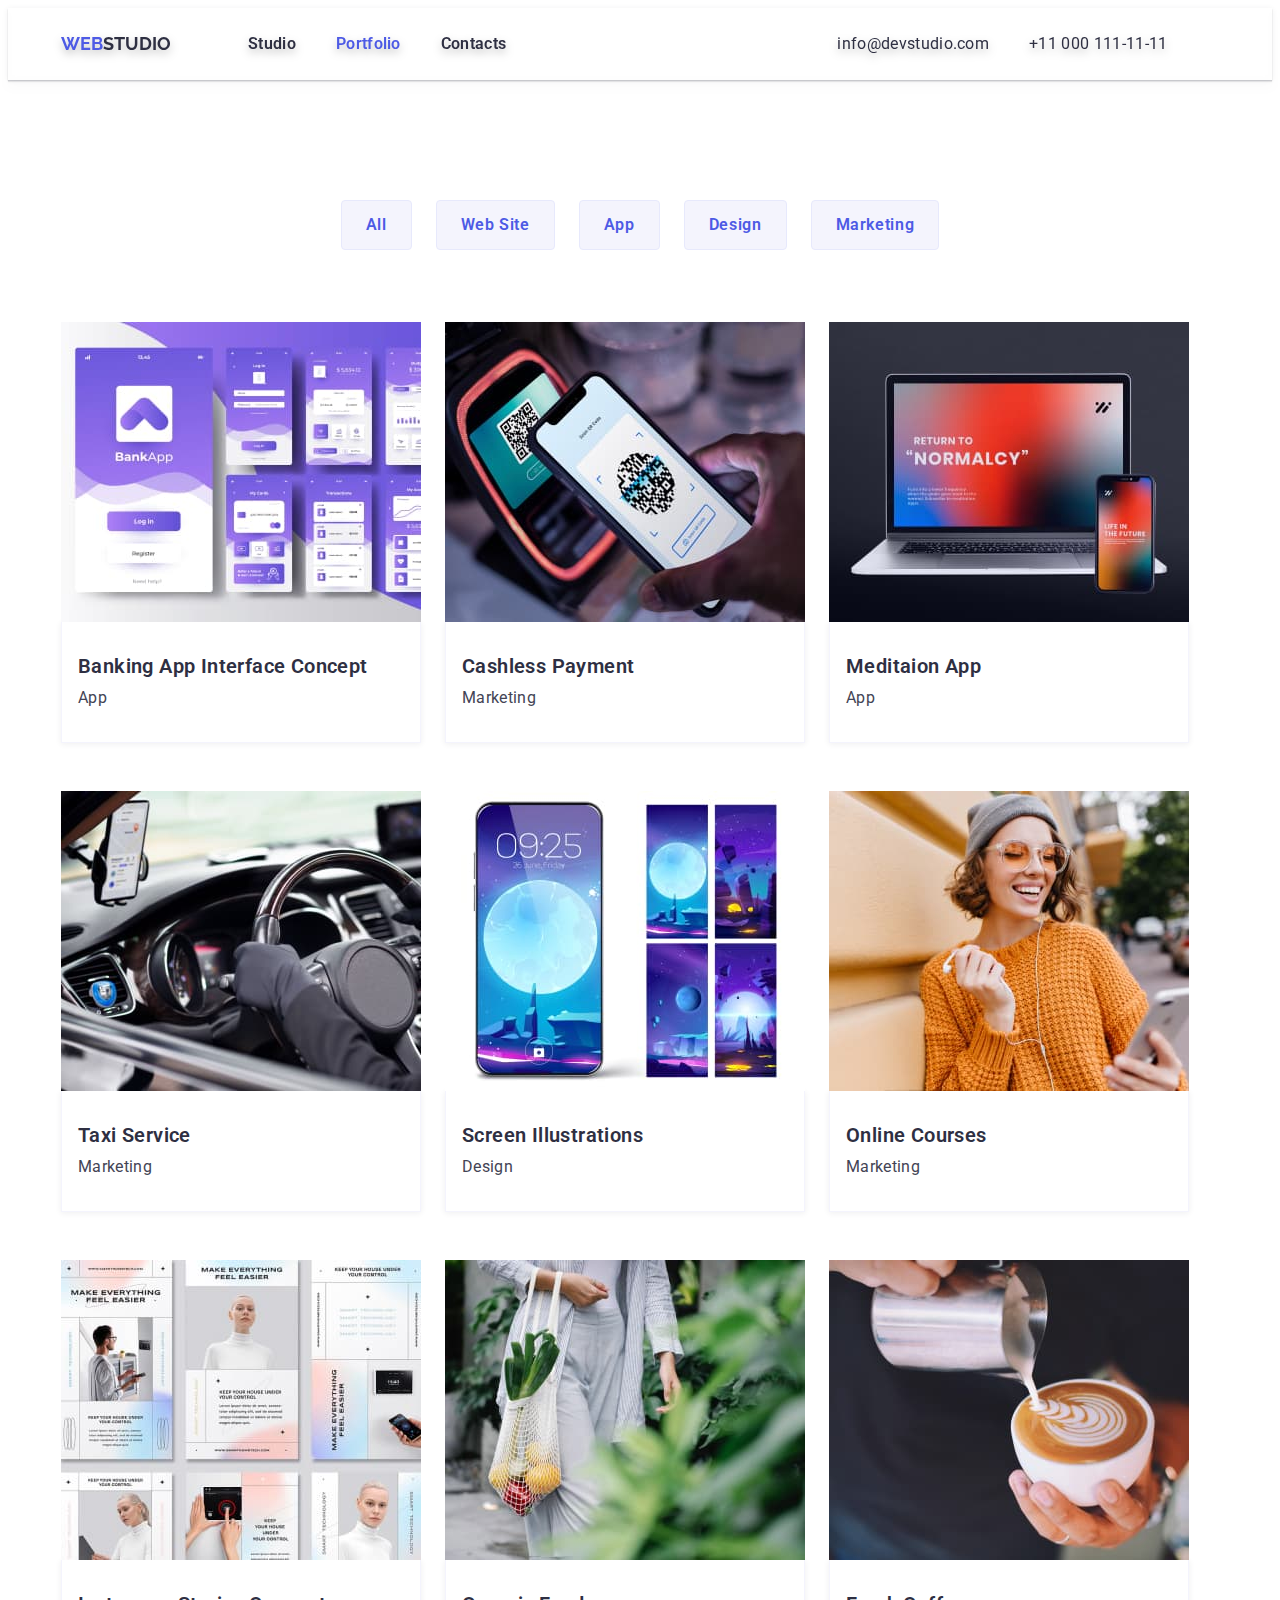
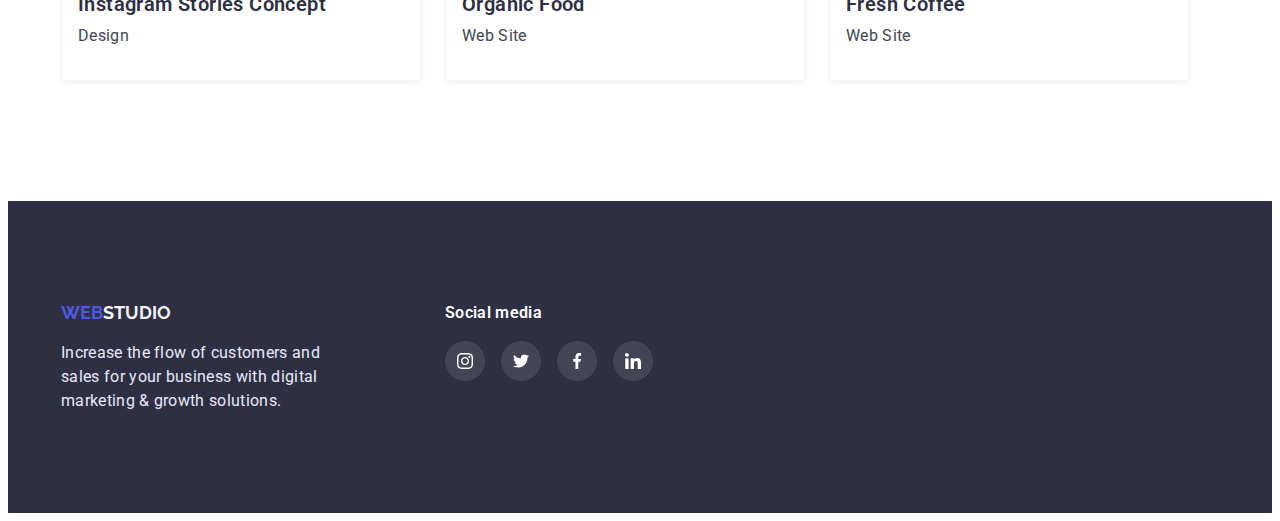
==== portfolio.html @ 0bdde70a "Create hw5" ====
<!DOCTYPE html>
<html lang="en">
  <head>
    <meta charset="UTF-8" />
    <meta http-equiv="X-UA-Compatible" content="IE=edge" />
    <meta name="viewport" content="width=device-width, initial-scale=1.0" />
    <link
      rel="stylesheet"
      href="https://cdnjs.cloudflare.com/ajax/libs/modern-normalize/1.1.0/modern-normalize.min.css"
      integrity="sha512-wpPYUAdjBVSE4KJnH1VR1HeZfpl1ub8YT/NKx4PuQ5NmX2tKuGu6U/JRp5y+Y8XG2tV+wKQpNHVUX03MfMFn9Q=="
      crossorigin="anonymous"
      referrerpolicy="no-referrer"
    />
    <title>Document</title>
    <link
      href="https://fonts.googleapis.com/css2?family=Raleway:wght@700&family=Roboto:wght@400;500;700;900&display=swap"
      rel="stylesheet"
    />
    <link rel="stylesheet" href="./css/reset.css" />
    <link rel="stylesheet" href="./css/styles.css" />
  </head>
  <body>
    <header class="header header-portfolio">
      <div class="container header-container">
        <nav class="header-nav">
          <!-- LOGO -->
          <a class="logo" href="./index.html"><span>web</span>studio</a>
          <!-- NAVIGATION-->
          <ul class="site-nav">
            <li class="site-nav-link">
              <a href="./index.html" class="link">Studio</a>
            </li>
            <li class="site-nav-link">
              <a href="./portfolio.html" class="link current">Portfolio</a>
            </li>
            <li class="site-nav-link"><a href="" class="link">Contacts</a></li>
          </ul>
        </nav>
        <ul class="auth-nav">
          <li class="auth-nav-link">
            <a class="auth-nav-link-item" href="mailto:info@devstudio.com"
              >info@devstudio.com</a
            >
          </li>
          <li class="auth-nav-link">
            <a class="auth-nav-link-item" href="tel:+110001111111"
              >+11 000 111-11-11</a
            >
          </li>
        </ul>
      </div>
    </header>
    <main>
      <!-- EXAMPLES -->

      <!-- Filters -->
      <section class="section portfolio">
        <div class="container container-filter">
          <h1 class="visually-hidden">Examples of our work</h1>
          <ul class="filter-list">
            <li class="filter-item"><button type="button">All</button></li>
            <li class="filter-item"><button type="button">Web Site</button></li>
            <li class="filter-item"><button type="button">App</button></li>
            <li class="filter-item"><button type="button">Design</button></li>
            <li class="filter-item">
              <button type="button">Marketing</button>
            </li>
          </ul>

          <!-- Examples -->

          <ul class="works-list">
            <li class="works-item">
              <a class="works-link" href="">
                <div class="wrapper-img-overlay">
                  <img
                    src="./images/portfolio1.jpg"
                    alt="Banking App"
                    width="360"
                    height="300"
                  />
                  <p class="works-overlay">
                    Lorem ipsum dolor sit amet consectetur adipisicing elit.
                    Atque quo sapiente commodi veritatis ipsa vel possimus sit
                    tempora adipisci aliquid.
                  </p>
                </div>

                <div class="text-wrap">
                  <h2>Banking App Interface Concept</h2>
                  <p class="application-name">App</p>
                </div>
              </a>
            </li>
            <li class="works-item">
              <a class="works-link" href="">
                <img
                  src="./images/portfolio2.jpg"
                  alt="Cashless Payment"
                  width="360"
                  height="300"
                />
                <div class="text-wrap">
                  <h2>Cashless Payment</h2>
                  <p class="application-name">Marketing</p>
                </div>
              </a>
            </li>
            <li class="works-item">
              <a class="works-link" href="">
                <img
                  src="./images/portfolio3.jpg"
                  alt="Computer and Phone"
                  width="360"
                  height="300"
                />
                <div class="text-wrap">
                  <h2>Meditaion App</h2>
                  <p class="application-name">App</p>
                </div>
              </a>
            </li>
            <li class="works-item">
              <a class="works-link" href="">
                <img
                  src="./images/portfolio4.jpg"
                  alt="Driver at the wheel"
                  width="360"
                  height="300"
                />
                <div class="text-wrap">
                  <h2>Taxi Service</h2>
                  <p class="application-name">Marketing</p>
                </div>
              </a>
            </li>
            <li class="works-item">
              <a class="works-link" href="">
                <img
                  src="./images/portfolio5.jpg"
                  alt="Phone screen photo"
                  width="360"
                  height="300"
                />
                <div class="text-wrap">
                  <h2>Screen Illustrations</h2>
                  <p class="application-name">Design</p>
                </div>
              </a>
            </li>
            <li class="works-item">
              <a class="works-link" href="">
                <img
                  src="./images/portfolio6.jpg"
                  alt="Smiling girl"
                  width="360"
                  height="300"
                />
                <div class="text-wrap">
                  <h2>Online Courses</h2>
                  <p class="application-name">Marketing</p>
                </div>
              </a>
            </li>
            <li class="works-item">
              <a class="works-link" href="">
                <img
                  src="./images/portfolio7.jpg"
                  alt="Instagram Stories "
                  width="360"
                  height="300"
                />
                <div class="text-wrap">
                  <h2>Instagram Stories Concept</h2>
                  <p class="application-name">Design</p>
                </div>
              </a>
            </li>
            <li class="works-item">
              <a class="works-link" href="">
                <img
                  src="./images/portfolio8.jpg"
                  alt="Organic Food"
                  width="360"
                  height="300"
                />
                <div class="text-wrap">
                  <h2>Organic Food</h2>
                  <p class="application-name">Web Site</p>
                </div>
              </a>
            </li>
            <li class="works-item">
              <a class="works-link" href="">
                <img
                  src="./images/portfolio9.jpg"
                  alt="Cup of coffee"
                  width="360"
                  height="300"
                />
                <div class="text-wrap">
                  <h2>Fresh Coffee</h2>
                  <p class="application-name">Web Site</p>
                </div>
              </a>
            </li>
          </ul>
        </div>
      </section>
    </main>
    <footer class="footer">
      <div class="container container-footer">
        <div class="footer-tagline">
          <a class="footer-logo" href="./index.html"><span>web</span>studio</a>
          <p class="tagline">
            Increase the flow of customers and sales for your business with
            digital marketing & growth solutions.
          </p>
        </div>

        <div class="footer-social-media">
          <h3 class="social-title">Social media</h3>
          <ul class="footer-social-media-list">
            <li class="footer-social-media-item">
              <a class="footer-social-media-link" href="">
                <svg class="footer-social-media-icon">
                  <use href="./images/icons.svg#icon-instagram"></use>
                </svg>
              </a>
            </li>
            <li class="footer-social-media-item">
              <a class="footer-social-media-link" href="">
                <svg class="footer-social-media-icon">
                  <use href="./images/icons.svg#icon-twitter"></use>
                </svg>
              </a>
            </li>
            <li class="footer-social-media-item">
              <a class="footer-social-media-link" href="">
                <svg class="footer-social-media-icon">
                  <use href="./images/icons.svg#icon-facebook"></use>
                </svg>
              </a>
            </li>
            <li class="footer-social-media-item">
              <a class="footer-social-media-link" href="">
                <svg class="footer-social-media-icon">
                  <use href="./images/icons.svg#icon-linkedin"></use>
                </svg>
              </a>
            </li>
          </ul>
        </div>
      </div>
    </footer>
  </body>
</html>
---- css/styles.css ----
:root {
  --primary-text-color: #434455;
  --secondary-text-color: #2e2f42;
  --first-background-color: #ffffff;
  --second-background-color: #f4f4fd;
  --third-background-color: #e5e5e5;
  --accent-color: #4d5ae5;
  --footer-text-color: #e7e9fc;
  --hover-button-color: #404bbf;
  --clients-color: #8e8f99;
}

body {
  color: var(--primary-text-color);
  background-color: var(--first-background-color);
  font-family: "Roboto", sans-serif;
}
.header {
  filter: drop-shadow(0px 4px 4px rgba(0, 0, 0, 0.25));
}
.container {
  width: 1158px;
  margin: 0 auto;
  padding: 0 15px;
}
.section {
  padding-top: 120px;
  padding-bottom: 120px;
}
.header-container {
  display: flex;
}

/* ЛОГОТИП */
.logo {
  font-family: "Raleway", sans-serif;
  font-weight: 700;
  font-size: 18px;
  line-height: 1.33px;
  text-transform: uppercase;
  color: var(--secondary-text-color);
}
span {
  font-family: "Raleway", sans-serif;
  font-weight: 700;
  font-size: 18px;
  line-height: 1.33;
  text-transform: uppercase;
  color: var(--accent-color);
}

/* SITE-NAV */
.header-nav {
  display: flex;
  align-items: center;
}
.site-nav {
  display: flex;
  margin-left: 77px;
  gap: 40px;
}

.link {
  display: block;
  padding-top: 24px;
  padding-bottom: 24px;
  color: var(--secondary-text-color);
  font-weight: 600;
  font-size: 16px;
  line-height: 1.5;
  letter-spacing: 0.02em;
}
.site-nav .link:hover,
.site-nav .link:focus {
  color: var(--accent-color);
}
.site-nav .link.current {
  color: var(--accent-color);
}

/* AUTH-NAV */

.auth-nav {
  display: flex;
  margin-left: 331px;
  align-items: center;
}
.auth-nav-link:first-child {
  margin-right: 40px;
}
.auth-nav-link-item {
  padding-top: 24px;
  padding-bottom: 24px;
  color: var(--secondary-text-color);
  font-weight: 400;
  font-size: 16px;
  line-height: 1.5;
  letter-spacing: 0.02em;
}
.auth-nav a:hover,
.auth-nav a:focus {
  color: var(--accent-color);
}

/* HERO */

.hero {
  max-width: 1600px;
  margin: 0 auto;
  background-image: linear-gradient(
      rgba(46, 47, 66, 0.7),
      rgba(46, 47, 66, 0.7)
    ),
    url(../images/peopleoffice.jpg);
  background-repeat: no-repeat;
  background-position: center;
  background-size: cover;
  padding-top: 192px;
  padding-bottom: 192px;
  text-align: center;
}
.hero-title {
  max-width: 500px;
  margin: 0 auto;
  color: var(--first-background-color);
  font-weight: 600;
  font-size: 56px;
  line-height: 1.07;
  letter-spacing: 0.02em;
  margin-bottom: 42px;
}
.hero-button {
  min-width: 176px;
  font-family: "Roboto", sans-serif;
  background-color: var(--accent-color);
  color: var(--first-background-color);
  font-weight: 600;
  font-size: 16px;
  line-height: 1.9;
  letter-spacing: 0.04em;
  cursor: pointer;
  box-shadow: 0px 1px 6px rgba(46, 47, 66, 0.08),
    0px 1px 1px rgba(46, 47, 66, 0.16), 0px 2px 1px rgba(46, 47, 66, 0.08);
  border-radius: 4px;
  padding: 16px 32px;
  border: 0;
}
.hero-button:hover,
.hero-button:focus {
  background-color: var(--hover-button-color);
  box-shadow: 0px 4px 4px rgba(0, 0, 0, 0.15);
}

/* Main */
/* ADVANTAGES */

.feature-list {
  display: flex;
  gap: 24px;
}
.wrap-svg {
  display: flex;
  width: 264px;
  height: 112px;
  align-items: center;
  justify-content: center;
  background-color: var(--second-background-color);
  border-radius: 4px;
  margin-bottom: 8px;
}

.advantages-svg {
  width: 64px;
  height: 64px;
}

.text {
  margin-top: 8px;
}
.feature-list h3 {
  font-weight: 600;
  color: var(--secondary-text-color);
  font-size: 20px;
  line-height: 1.2;
  letter-spacing: 0.02em;
}
.feature-list .text {
  font-size: 16px;
  line-height: 1.5;
  letter-spacing: 0.02em;
  max-width: 264px;
}
.visually-hidden {
  position: absolute;
  white-space: nowrap;
  width: 1px;
  height: 1px;
  overflow: hidden;
  border: 0;
  padding: 0;
  clip: rect(0 0 0 0);
  clip-path: inset(50%);
  margin: -1px;
}
/* OFFER */
.offer {
  padding-top: 0;
  padding-bottom: 120px;
}
.section-list {
  display: flex;
  gap: 24px;
  margin-top: 72px;
}

/* TEAM */

.team {
  background-color: var(--second-background-color);
}
.list-team {
  display: flex;
  gap: 24px;
  margin-top: 72px;
}
.list-team-item {
  background-color: var(--first-background-color);
  margin: 0 auto;
  box-shadow: 0px 1px 6px rgba(46, 47, 66, 0.08),
    0px 1px 1px rgba(46, 47, 66, 0.16), 0px 2px 1px rgba(46, 47, 66, 0.08);
  border-radius: 0px 0px 4px 4px;
}
.section-title {
  color: var(--secondary-text-color);
  font-weight: 600;
  font-size: 36px;
  line-height: 1.11;
  text-align: center;
  letter-spacing: 0.02em;
  text-transform: capitalize;
}
.name {
  text-align: center;
  margin-top: 32px;
  margin-bottom: 8px;
  color: var(--secondary-text-color);
  font-weight: 600;
  font-size: 20px;
  line-height: 1.2;
  letter-spacing: 0.02em;
}
.profession {
  text-align: center;
  font-weight: 400;
  font-size: 16px;
  line-height: 1.5;
  letter-spacing: 0.02em;
}
.social-networks-list {
  display: flex;
  margin-top: 12px;
  margin-bottom: 32px;
  align-items: center;
  justify-content: center;
  gap: 24px;
}

.social-network-link {
  display: flex;
  width: 40px;
  height: 40px;
  background: var(--accent-color);
  border-radius: 50%;
  align-items: center;
  justify-content: center;
}
.social-network-icon {
  width: 16px;
  height: 16px;
  fill: var(--first-background-color);
}
.social-network-link:hover,
.social-network-link:focus {
  background: var(--hover-button-color);
}

/* CUSTOMERS */

.container-clients > .section-title {
  margin-bottom: 72px;
}

.client-list {
  display: flex;
  gap: 24px;
}

.client-link {
  display: flex;
  align-items: center;
  justify-content: center;
  width: 168px;
  height: 88px;
  border: 1px solid var(--clients-color);
  border-radius: 4px;
  color: var(--clients-color);
}
.client-icon {
  
  width: 104px;
  height: 56px;
  fill: currentColor;
}

.client-link:hover,
.client-link:focus {
  color: var(--hover-button-color); 
  border: 1px solid var(--hover-button-color);}
  




/* FOOTER */

.container-footer {
  display: flex;
}
.footer-tagline {
  margin-right: 120px;
}

.footer {
  background-color: var(--secondary-text-color);
  padding-top: 100px;
  padding-bottom: 100px;
  margin: 0 auto;
}

.footer-logo {
  font-family: "Raleway", sans-serif;
  font-weight: 700;
  font-size: 18px;
  line-height: 1.33px;
  text-transform: uppercase;
  color: var(--second-background-color);
}
.tagline {
  margin-top: 16px;
  max-width: 264px;
  color: var(--footer-text-color);
  font-weight: 400;
  font-size: 16px;
  line-height: 1.5;
  letter-spacing: 0.02em;
}

/* FOOTER SOCIAL MEDIA */

.social-title {
  font-family: "Roboto", sans-serif;
  font-weight: 600;
  font-size: 16px;
  line-height: 1.5;
  letter-spacing: 0.02em;
  color: var(--first-background-color);
  margin-bottom: 16px;
}

.footer-social-media-list {
  display: flex;
  gap: 16px;
}

.footer-social-media-link {
  display: flex;
  width: 40px;
  height: 40px;
  border-radius: 50%;
  background-color: rgba(255, 255, 255, 0.1);
  align-items: center;
  justify-content: center;
}
.footer-social-media-link:hover,
.footer-social-media-link:focus {
  background-color: #31d0aa;
}
.footer-social-media-icon {
  width: 16px;
  height: 16px;
  fill: var(--first-background-color);
}

/* PORTFOLIO */

.header-portfolio {
  box-shadow: 0px 2px 1px rgba(46, 47, 66, 0.08),
    0px 1px 1px rgba(46, 47, 66, 0.16), 0px 1px 6px rgba(46, 47, 66, 0.08);
}
/* Filter */

.filter-list {
  display: flex;
  gap: 24px;
  justify-content: center;
  margin-bottom: 72px;
}
.filter-item button {
  padding: 12px 24px;
  background-color: var(--second-background-color);
  color: var(--accent-color);
  font-family: "Roboto", sans-serif;
  font-weight: 600;
  font-size: 16px;
  line-height: 1.5;
  text-align: center;
  letter-spacing: 0.04em;
  cursor: pointer;
  border: 1px solid #e7e9fc;
  border-radius: 4px;
}

button:hover,
button:focus {
  background-color: var(--accent-color);
  color: var(--first-background-color);
  box-shadow: 0px 3px 1px rgba(0, 0, 0, 0.1), 0px 2px 1px rgba(0, 0, 0, 0.08),
    0px 2px 2px rgba(0, 0, 0, 0.12);
  border: 0;
}

/* Example */

.works-list {
  display: flex;
  flex-wrap: wrap;
  row-gap: 48px;
  column-gap: 24px;
}
.works-list:hover .works-overlay {
  transform: translate(0,0);
  transition: transform 500ms linear;
 
 }
.works-link {
  display: block;
  
}
.works-link:hover,
.works-link:focus {
  box-shadow: 0px 1px 6px rgba(46, 47, 66, 1);
  

}

  

.text-wrap {
  padding: 32px 16px;
  border: 0.5px solid #f4f4fd;
  box-shadow: 0px 1px 6px rgba(46, 47, 66, 0.08);
  border-top: none;
}

.works-item h2 {
  color: var(--secondary-text-color);
  font-weight: 600;
  font-size: 20px;
  line-height: 1.2;
  letter-spacing: 0.02em;
  margin-bottom: 8px;
}

.application-name {
  color: var(--primary-text-color);
  font-size: 16px;
  line-height: 1.5;
  letter-spacing: 0.02em;
}

.wrapper-img-overlay {
  position: relative;
  overflow: hidden;
  
}

.works-overlay {
  position: absolute;
  top: 0;
  left: 0;
  width: 100%;
  height: 100%;
  overflow: auto;
  
  color: var(--first-background-color);
  background-color: rgba(77, 90, 229,0.5);
  text-align: center;
  padding:20px 15px;
  transform: translate(0,100%);
}
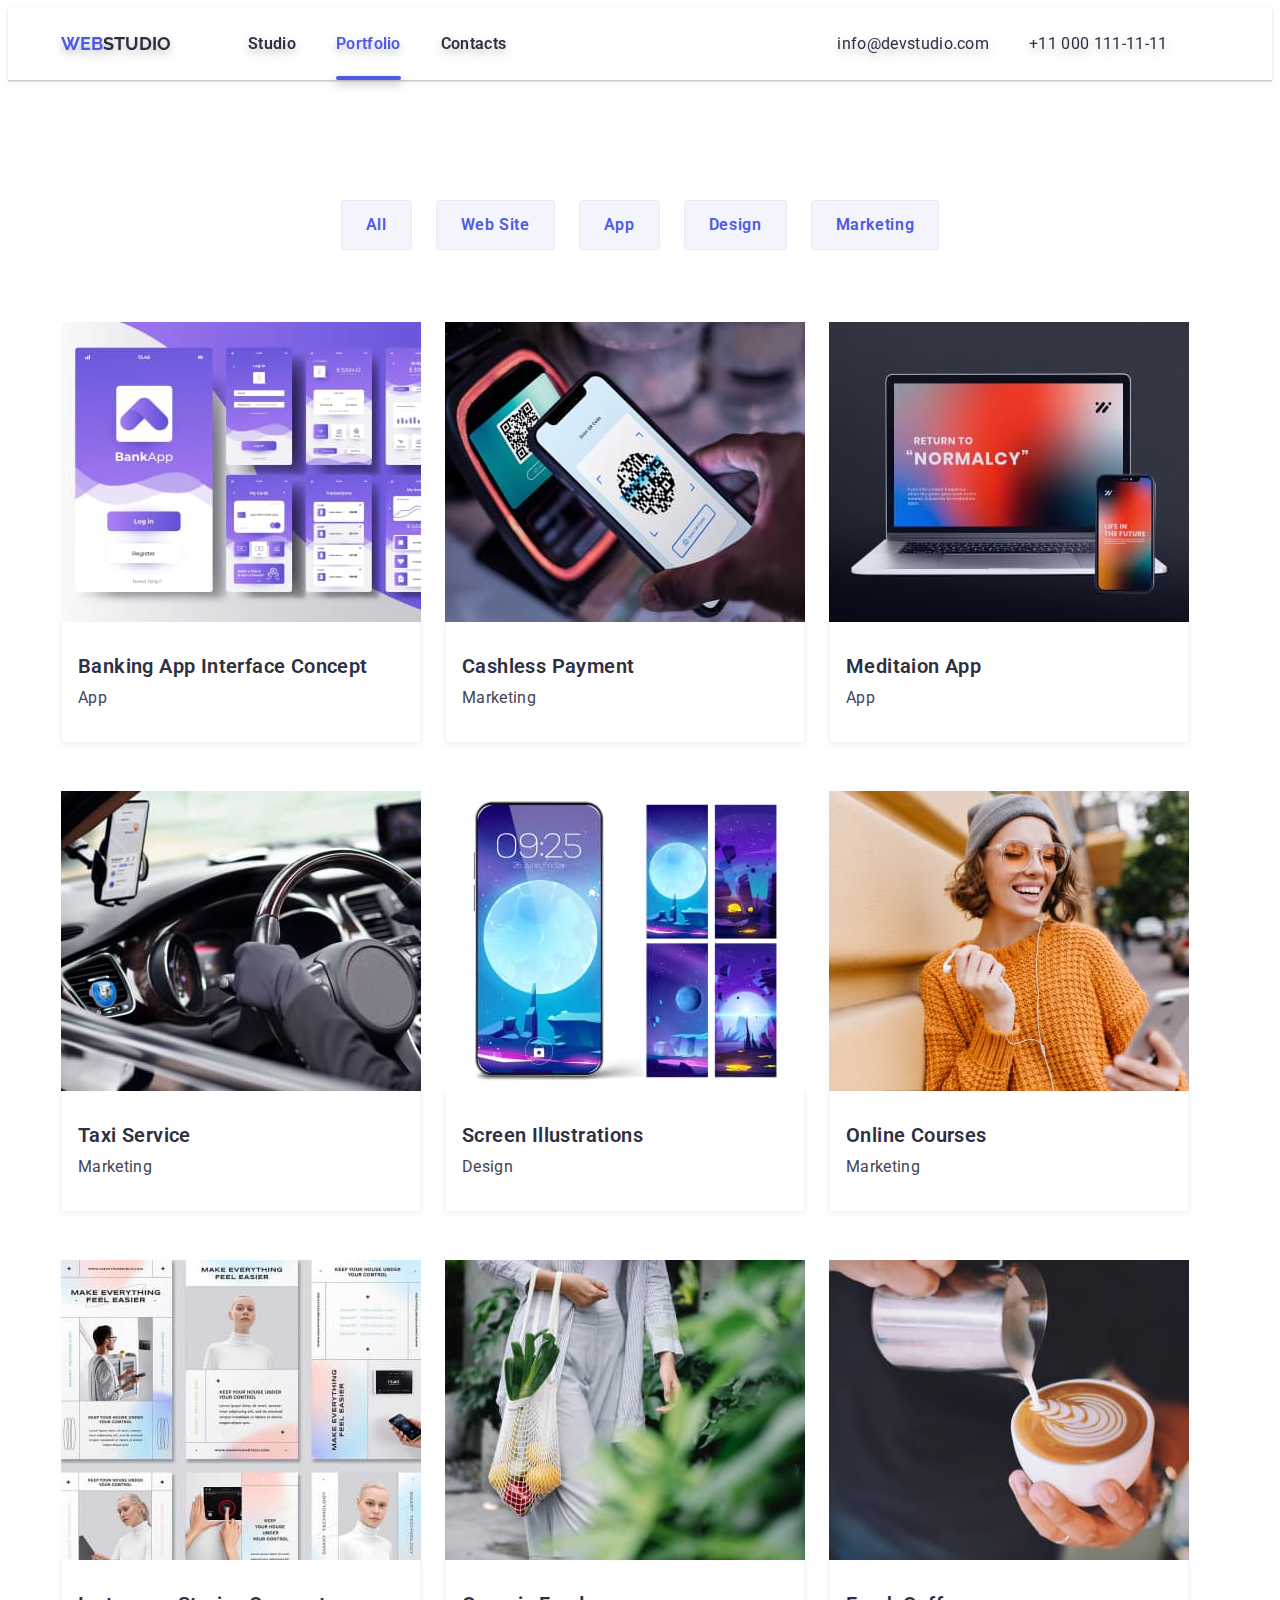
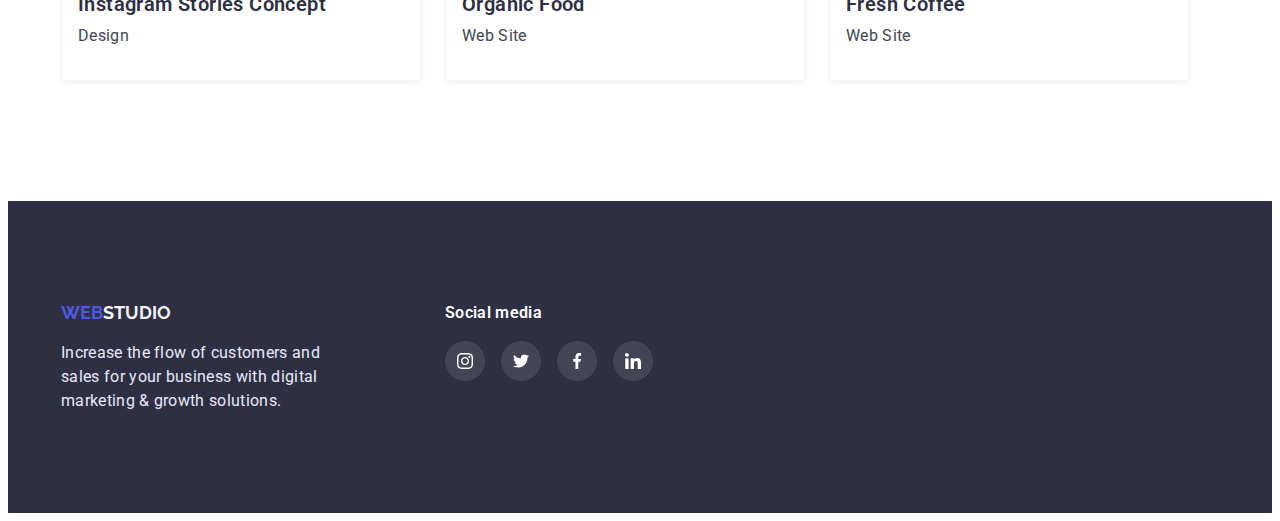
==== commit 5fc6f2c3: "Underline" ====
--- a/portfolio.html
+++ b/portfolio.html
@@ -80,9 +80,9 @@
                     height="300"
                   />
                   <p class="works-overlay">
-                    Lorem ipsum dolor sit amet consectetur adipisicing elit.
-                    Atque quo sapiente commodi veritatis ipsa vel possimus sit
-                    tempora adipisci aliquid.
+                    14 Stylish and User-Friendly App Design Concepts · Task
+                    Manager App · Calorie Tracker App · Exotic Fruit Ecommerce
+                    App · Cloud Storage App
                   </p>
                 </div>
 
@@ -94,12 +94,20 @@
             </li>
             <li class="works-item">
               <a class="works-link" href="">
-                <img
-                  src="./images/portfolio2.jpg"
-                  alt="Cashless Payment"
-                  width="360"
-                  height="300"
-                />
+                <div class="wrapper-img-overlay">
+                  <img
+                    src="./images/portfolio2.jpg"
+                    alt="Cashless Payment"
+                    width="360"
+                    height="300"
+                  />
+                  <p class="works-overlay">
+                    14 Stylish and User-Friendly App Design Concepts · Task
+                    Manager App · Calorie Tracker App · Exotic Fruit Ecommerce
+                    App · Cloud Storage App
+                  </p>
+                </div>
+
                 <div class="text-wrap">
                   <h2>Cashless Payment</h2>
                   <p class="application-name">Marketing</p>
@@ -108,12 +116,20 @@
             </li>
             <li class="works-item">
               <a class="works-link" href="">
-                <img
-                  src="./images/portfolio3.jpg"
-                  alt="Computer and Phone"
-                  width="360"
-                  height="300"
-                />
+                <div class="wrapper-img-overlay">
+                  <img
+                    src="./images/portfolio3.jpg"
+                    alt="Computer and Phone"
+                    width="360"
+                    height="300"
+                  />
+                  <p class="works-overlay">
+                    14 Stylish and User-Friendly App Design Concepts · Task
+                    Manager App · Calorie Tracker App · Exotic Fruit Ecommerce
+                    App · Cloud Storage App
+                  </p>
+                </div>
+
                 <div class="text-wrap">
                   <h2>Meditaion App</h2>
                   <p class="application-name">App</p>
@@ -122,12 +138,20 @@
             </li>
             <li class="works-item">
               <a class="works-link" href="">
-                <img
-                  src="./images/portfolio4.jpg"
-                  alt="Driver at the wheel"
-                  width="360"
-                  height="300"
-                />
+                <div class="wrapper-img-overlay">
+                  <img
+                    src="./images/portfolio4.jpg"
+                    alt="Driver at the wheel"
+                    width="360"
+                    height="300"
+                  />
+                  <p class="works-overlay">
+                    14 Stylish and User-Friendly App Design Concepts · Task
+                    Manager App · Calorie Tracker App · Exotic Fruit Ecommerce
+                    App · Cloud Storage App
+                  </p>
+                </div>
+
                 <div class="text-wrap">
                   <h2>Taxi Service</h2>
                   <p class="application-name">Marketing</p>
@@ -136,12 +160,20 @@
             </li>
             <li class="works-item">
               <a class="works-link" href="">
-                <img
-                  src="./images/portfolio5.jpg"
-                  alt="Phone screen photo"
-                  width="360"
-                  height="300"
-                />
+                <div class="wrapper-img-overlay">
+                  <img
+                    src="./images/portfolio5.jpg"
+                    alt="Phone screen photo"
+                    width="360"
+                    height="300"
+                  />
+                  <p class="works-overlay">
+                    14 Stylish and User-Friendly App Design Concepts · Task
+                    Manager App · Calorie Tracker App · Exotic Fruit Ecommerce
+                    App · Cloud Storage App
+                  </p>
+                </div>
+
                 <div class="text-wrap">
                   <h2>Screen Illustrations</h2>
                   <p class="application-name">Design</p>
@@ -150,12 +182,20 @@
             </li>
             <li class="works-item">
               <a class="works-link" href="">
-                <img
-                  src="./images/portfolio6.jpg"
-                  alt="Smiling girl"
-                  width="360"
-                  height="300"
-                />
+                <div class="wrapper-img-overlay">
+                  <img
+                    src="./images/portfolio6.jpg"
+                    alt="Smiling girl"
+                    width="360"
+                    height="300"
+                  />
+                  <p class="works-overlay">
+                    14 Stylish and User-Friendly App Design Concepts · Task
+                    Manager App · Calorie Tracker App · Exotic Fruit Ecommerce
+                    App · Cloud Storage App
+                  </p>
+                </div>
+
                 <div class="text-wrap">
                   <h2>Online Courses</h2>
                   <p class="application-name">Marketing</p>
@@ -164,12 +204,20 @@
             </li>
             <li class="works-item">
               <a class="works-link" href="">
-                <img
-                  src="./images/portfolio7.jpg"
-                  alt="Instagram Stories "
-                  width="360"
-                  height="300"
-                />
+                <div class="wrapper-img-overlay">
+                  <img
+                    src="./images/portfolio7.jpg"
+                    alt="Instagram Stories "
+                    width="360"
+                    height="300"
+                  />
+                  <p class="works-overlay">
+                    14 Stylish and User-Friendly App Design Concepts · Task
+                    Manager App · Calorie Tracker App · Exotic Fruit Ecommerce
+                    App · Cloud Storage App
+                  </p>
+                </div>
+
                 <div class="text-wrap">
                   <h2>Instagram Stories Concept</h2>
                   <p class="application-name">Design</p>
@@ -178,12 +226,20 @@
             </li>
             <li class="works-item">
               <a class="works-link" href="">
-                <img
-                  src="./images/portfolio8.jpg"
-                  alt="Organic Food"
-                  width="360"
-                  height="300"
-                />
+                <div class="wrapper-img-overlay">
+                  <img
+                    src="./images/portfolio8.jpg"
+                    alt="Organic Food"
+                    width="360"
+                    height="300"
+                  />
+                  <p class="works-overlay">
+                    14 Stylish and User-Friendly App Design Concepts · Task
+                    Manager App · Calorie Tracker App · Exotic Fruit Ecommerce
+                    App · Cloud Storage App
+                  </p>
+                </div>
+
                 <div class="text-wrap">
                   <h2>Organic Food</h2>
                   <p class="application-name">Web Site</p>
@@ -192,12 +248,20 @@
             </li>
             <li class="works-item">
               <a class="works-link" href="">
-                <img
-                  src="./images/portfolio9.jpg"
-                  alt="Cup of coffee"
-                  width="360"
-                  height="300"
-                />
+                <div class="wrapper-img-overlay">
+                  <img
+                    src="./images/portfolio9.jpg"
+                    alt="Cup of coffee"
+                    width="360"
+                    height="300"
+                  />
+                  <p class="works-overlay">
+                    14 Stylish and User-Friendly App Design Concepts · Task
+                    Manager App · Calorie Tracker App · Exotic Fruit Ecommerce
+                    App · Cloud Storage App
+                  </p>
+                </div>
+
                 <div class="text-wrap">
                   <h2>Fresh Coffee</h2>
                   <p class="application-name">Web Site</p>
--- a/css/styles.css
+++ b/css/styles.css
@@ -61,6 +61,7 @@
 }
 
 .link {
+  position: relative;
   display: block;
   padding-top: 24px;
   padding-bottom: 24px;
@@ -69,7 +70,24 @@
   font-size: 16px;
   line-height: 1.5;
   letter-spacing: 0.02em;
-}
+
+  transition-property: color;
+  transition-duration: 250ms;
+  transition-timing-function: cubic-bezier(0.4, 0, 0.2, 1);
+}
+
+.current::after {
+  content: "";
+  position: absolute;
+  display: block;
+  width: 100%;
+  height: 4px;
+  left: 0;
+  bottom: 0;
+  border-radius: 2px;
+  background-color: var(--accent-color);
+}
+
 .site-nav .link:hover,
 .site-nav .link:focus {
   color: var(--accent-color);
@@ -96,9 +114,13 @@
   font-size: 16px;
   line-height: 1.5;
   letter-spacing: 0.02em;
-}
-.auth-nav a:hover,
-.auth-nav a:focus {
+
+  transition-property: color;
+  transition-duration: 250ms;
+  transition-timing-function: cubic-bezier(0.4, 0, 0.2, 1);
+}
+.auth-nav-link-item:hover,
+.auth-nav-link-item:focus {
   color: var(--accent-color);
 }
 
@@ -144,7 +166,12 @@
   border-radius: 4px;
   padding: 16px 32px;
   border: 0;
-}
+
+  transition-property: background-color, box-shadow;
+  transition-duration: 250ms;
+  transition-timing-function: cubic-bezier(0.4, 0, 0.2, 1);
+}
+
 .hero-button:hover,
 .hero-button:focus {
   background-color: var(--hover-button-color);
@@ -213,7 +240,7 @@
   margin-top: 72px;
 }
 
-/* TEAM */
+/* ====================================================TEAM========================================== */
 
 .team {
   background-color: var(--second-background-color);
@@ -269,10 +296,15 @@
   display: flex;
   width: 40px;
   height: 40px;
+
   background: var(--accent-color);
   border-radius: 50%;
   align-items: center;
   justify-content: center;
+
+  transition-property: background-color;
+  transition-duration: 250ms;
+  transition-timing-function: cubic-bezier(0.4, 0, 0.2, 1);
 }
 .social-network-icon {
   width: 16px;
@@ -281,10 +313,10 @@
 }
 .social-network-link:hover,
 .social-network-link:focus {
-  background: var(--hover-button-color);
-}
-
-/* CUSTOMERS */
+  background-color: var(--hover-button-color);
+}
+
+/* ==================================CUSTOMERS=================================== */
 
 .container-clients > .section-title {
   margin-bottom: 72px;
@@ -304,9 +336,12 @@
   border: 1px solid var(--clients-color);
   border-radius: 4px;
   color: var(--clients-color);
+
+  transition-property: color, border;
+  transition-duration: 250ms;
+  transition-timing-function: cubic-bezier(0.4, 0, 0.2, 1);
 }
 .client-icon {
-  
   width: 104px;
   height: 56px;
   fill: currentColor;
@@ -314,12 +349,9 @@
 
 .client-link:hover,
 .client-link:focus {
-  color: var(--hover-button-color); 
-  border: 1px solid var(--hover-button-color);}
-  
-
-
-
+  color: var(--hover-button-color);
+  border: 1px solid var(--hover-button-color);
+}
 
 /* FOOTER */
 
@@ -376,11 +408,17 @@
   display: flex;
   width: 40px;
   height: 40px;
+
   border-radius: 50%;
   background-color: rgba(255, 255, 255, 0.1);
   align-items: center;
   justify-content: center;
-}
+
+  transition-property: background-color;
+  transition-duration: 250ms;
+  transition-timing-function: cubic-bezier(0.4, 0, 0.2, 1);
+}
+
 .footer-social-media-link:hover,
 .footer-social-media-link:focus {
   background-color: #31d0aa;
@@ -418,6 +456,10 @@
   cursor: pointer;
   border: 1px solid #e7e9fc;
   border-radius: 4px;
+
+  transition-property: background-color, color, box-shadow, border;
+  transition-duration: 250ms;
+  transition-timing-function: cubic-bezier(0.4, 0, 0.2, 1);
 }
 
 button:hover,
@@ -437,23 +479,24 @@
   row-gap: 48px;
   column-gap: 24px;
 }
-.works-list:hover .works-overlay {
-  transform: translate(0,0);
-  transition: transform 500ms linear;
- 
- }
+
+.works-item:hover .works-overlay,
+.works-item:focus .works-overlay {
+  transform: translate(0, 0);
+}
+
 .works-link {
   display: block;
-  
-}
+
+  transition-property: box-shadow;
+  transition-duration: 250ms;
+  transition-timing-function: cubic-bezier(0.4, 0, 0.2, 1);
+}
+
 .works-link:hover,
 .works-link:focus {
   box-shadow: 0px 1px 6px rgba(46, 47, 66, 1);
-  
-
-}
-
-  
+}
 
 .text-wrap {
   padding: 32px 16px;
@@ -481,7 +524,6 @@
 .wrapper-img-overlay {
   position: relative;
   overflow: hidden;
-  
 }
 
 .works-overlay {
@@ -491,12 +533,78 @@
   width: 100%;
   height: 100%;
   overflow: auto;
-  
-  color: var(--first-background-color);
-  background-color: rgba(77, 90, 229,0.5);
+
+  color: var(--second-background-color);
+  background-color: var(--accent-color);
   text-align: center;
-  padding:20px 15px;
-  transform: translate(0,100%);
-}
-
- +  padding: 40px 32px 164px 32px;
+  font-weight: 400;
+  font-size: 16px;
+  line-height: 24px;
+  letter-spacing: 1.5;
+  transform: translate(0, 100%);
+
+  transition-duration: 250ms;
+  transition-timing-function: cubic-bezier(0.4, 0, 0.2, 1);
+}
+
+/* ==============================MODAL========================== */
+.backdrop {
+  position: fixed;
+  left: 0;
+  bottom: 0;
+  width: 100%;
+  height: 100%;
+  z-index: 100;
+
+  transition: opasity;
+
+  background-color: rgba(46, 47, 66, 0.4);
+}
+.backdrop.is-hidden {
+  opacity: 0;
+  visibility: hidden;
+  pointer-events: none;
+}
+
+.modal {
+  position: absolute;
+  width: 408px;
+  height: 576px;
+  top: 50%;
+  left: 50%;
+  transform: translate(-50%, -50%);
+
+  background: #fcfcfc;
+  box-shadow: 0px 1px 1px rgba(0, 0, 0, 0.14), 0px 1px 3px rgba(0, 0, 0, 0.12),
+    0px 2px 1px rgba(0, 0, 0, 0.2);
+  border-radius: 4px;
+}
+.modal-btn-close {
+  position: absolute;
+  top: 24px;
+  right: 24px;
+  display: flex;
+  align-items: center;
+  justify-content: center;
+
+  background-color: #e7e9fc;
+  border: 1px solid rgba(0, 0, 0, 0.1);
+  width: 24px;
+  height: 24px;
+  border-radius: 50%;
+
+  transition-property: background-color, fill;
+  transition-duration: 1000ms;
+  transition-timing-function: cubic-bezier(0.4, 0, 0.2, 1);
+}
+
+.modal-btn-close:hover,
+.modal-btn-close:focus {
+  background-color: var(--hover-button-color);
+}
+
+.modal-btn-close:hover .icon-modal-close,
+.modal-btn-close:focus .icon-modal-close {
+  fill: var(--first-background-color);
+}
